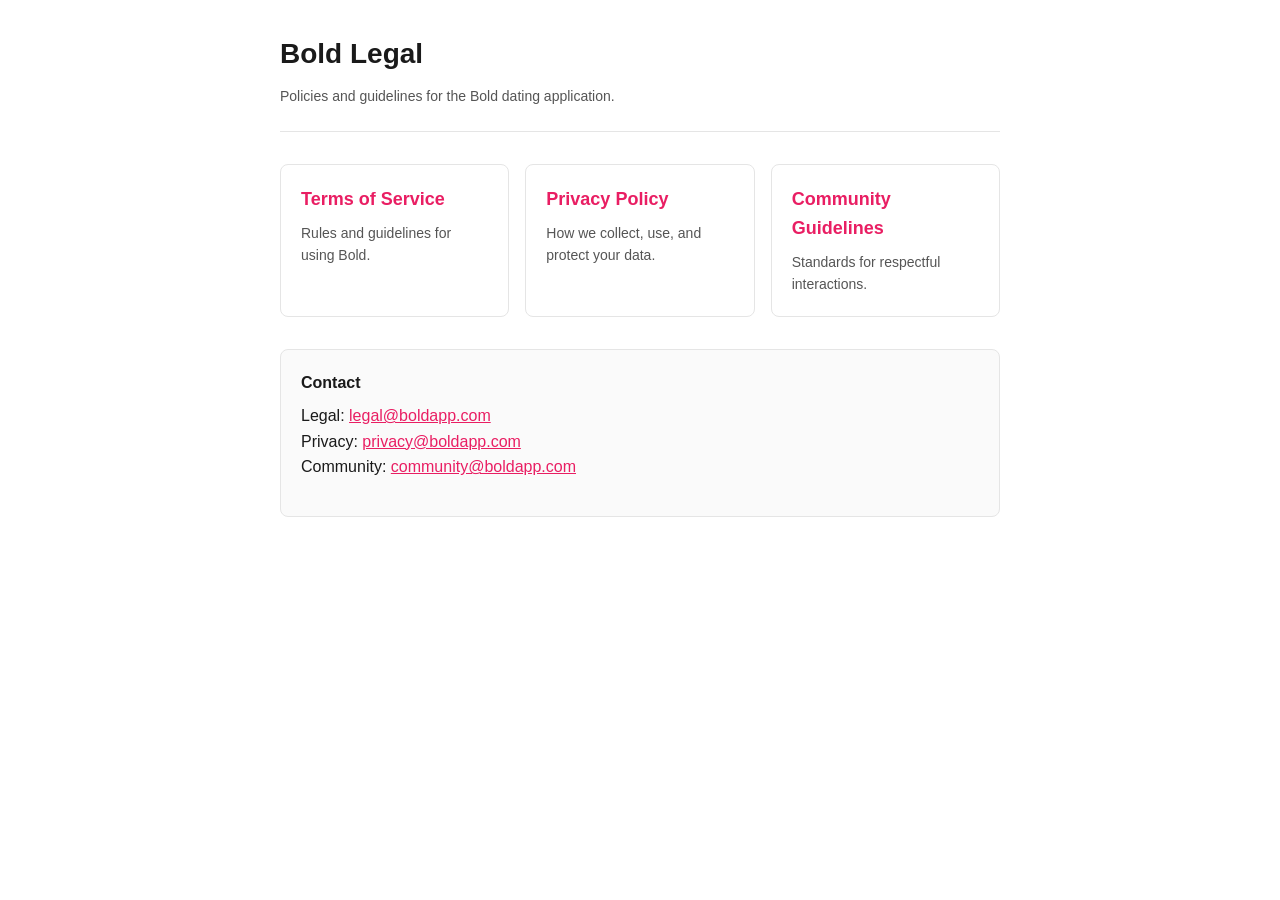
==== index.html @ d94acad7 "Add Terms, Privacy, and Community Guidelines pages Initial public legal pages for the Bold app, mirr" ====
<!doctype html>
<html lang="en">
<head>
  <meta charset="utf-8" />
  <meta name="viewport" content="width=device-width, initial-scale=1" />
  <title>Bold &mdash; Legal</title>
  <link rel="stylesheet" href="styles.css" />
</head>
<body>
  <main class="container">
    <header>
      <h1>Bold Legal</h1>
      <p class="updated">Policies and guidelines for the Bold dating application.</p>
    </header>

    <div class="doc-grid">
      <a class="doc-card" href="terms.html">
        <h2>Terms of Service</h2>
        <p>Rules and guidelines for using Bold.</p>
      </a>
      <a class="doc-card" href="privacy.html">
        <h2>Privacy Policy</h2>
        <p>How we collect, use, and protect your data.</p>
      </a>
      <a class="doc-card" href="community.html">
        <h2>Community Guidelines</h2>
        <p>Standards for respectful interactions.</p>
      </a>
    </div>

    <div class="card">
      <h3>Contact</h3>
      <p>
        Legal: <a href="mailto:legal@boldapp.com">legal@boldapp.com</a><br />
        Privacy: <a href="mailto:privacy@boldapp.com">privacy@boldapp.com</a><br />
        Community: <a href="mailto:community@boldapp.com">community@boldapp.com</a>
      </p>
    </div>
  </main>
</body>
</html>
---- styles.css ----
:root {
  --primary: #e91e63;
  --text: #1a1a1a;
  --text-secondary: #555;
  --bg: #fff;
  --border: #e5e5e5;
  --card: #fafafa;
}

* { box-sizing: border-box; }

body {
  font-family: -apple-system, BlinkMacSystemFont, "Segoe UI", Roboto, Helvetica, Arial, sans-serif;
  color: var(--text);
  background: var(--bg);
  margin: 0;
  line-height: 1.6;
  -webkit-font-smoothing: antialiased;
}

.container {
  max-width: 760px;
  margin: 0 auto;
  padding: 32px 20px 80px;
}

header {
  border-bottom: 1px solid var(--border);
  padding-bottom: 24px;
  margin-bottom: 32px;
}

header h1 {
  margin: 0 0 8px;
  font-size: 28px;
  font-weight: 700;
}

header .updated {
  color: var(--text-secondary);
  font-size: 14px;
  margin: 0;
}

nav {
  display: flex;
  gap: 16px;
  margin: 16px 0 0;
  flex-wrap: wrap;
}

nav a {
  color: var(--primary);
  text-decoration: none;
  font-size: 14px;
  font-weight: 500;
}

nav a:hover { text-decoration: underline; }

h2 {
  font-size: 20px;
  margin-top: 32px;
  margin-bottom: 12px;
}

h3 {
  font-size: 16px;
  margin-top: 24px;
  margin-bottom: 8px;
  color: var(--text-secondary);
}

p, ul, ol { margin: 0 0 16px; }

ul, ol { padding-left: 24px; }

li { margin-bottom: 4px; }

a { color: var(--primary); }

.card {
  background: var(--card);
  border: 1px solid var(--border);
  border-radius: 8px;
  padding: 20px;
  margin-top: 32px;
}

.card h3 { margin-top: 0; color: var(--text); }

.doc-grid {
  display: grid;
  grid-template-columns: 1fr;
  gap: 16px;
  margin-top: 24px;
}

@media (min-width: 600px) {
  .doc-grid { grid-template-columns: repeat(3, 1fr); }
}

.doc-card {
  display: block;
  border: 1px solid var(--border);
  border-radius: 8px;
  padding: 20px;
  text-decoration: none;
  color: var(--text);
  transition: border-color 0.15s;
}

.doc-card:hover { border-color: var(--primary); }

.doc-card h2 {
  margin: 0 0 8px;
  font-size: 18px;
  color: var(--primary);
}

.doc-card p {
  margin: 0;
  color: var(--text-secondary);
  font-size: 14px;
}
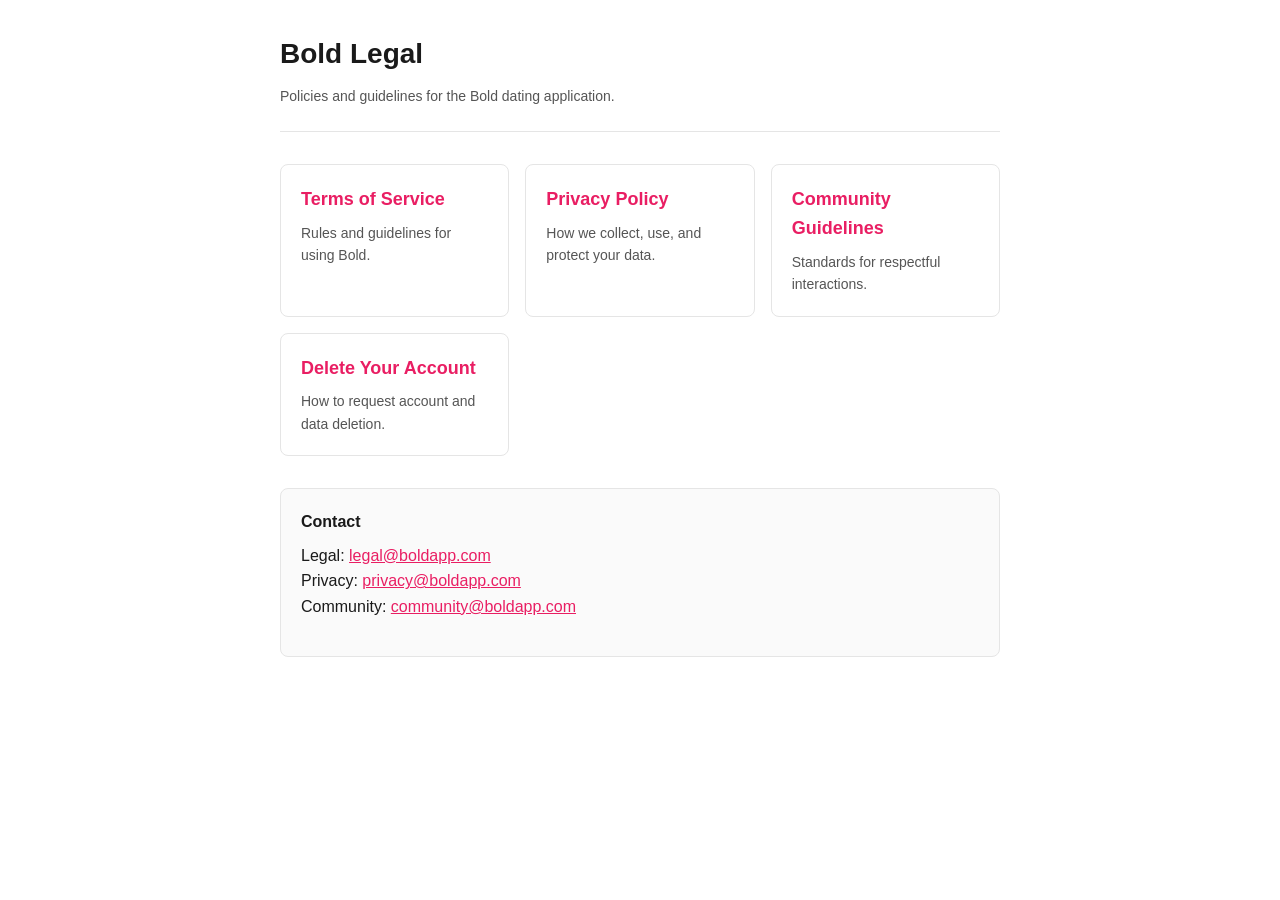
==== commit 2a71c420: "Add account deletion page for Google Play compliance Adds delete-account.html documenting in-app del" ====
--- a/index.html
+++ b/index.html
@@ -26,6 +26,10 @@
         <h2>Community Guidelines</h2>
         <p>Standards for respectful interactions.</p>
       </a>
+      <a class="doc-card" href="delete-account.html">
+        <h2>Delete Your Account</h2>
+        <p>How to request account and data deletion.</p>
+      </a>
     </div>
 
     <div class="card">
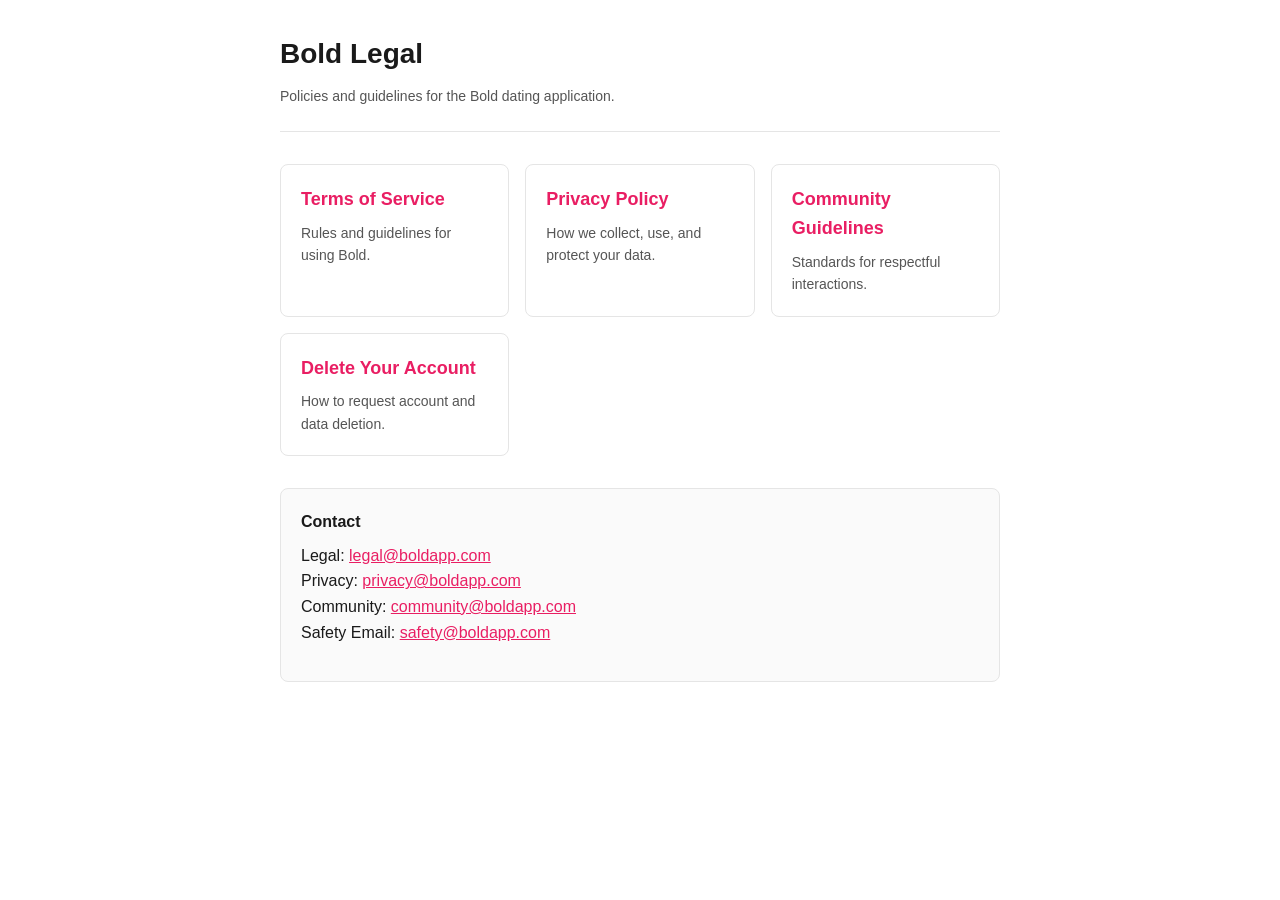
==== commit 02eb56d1: "Add Safety Email to contact section Added Safety Email contact to the footer." ====
--- a/index.html
+++ b/index.html
@@ -37,7 +37,8 @@
       <p>
         Legal: <a href="mailto:legal@boldapp.com">legal@boldapp.com</a><br />
         Privacy: <a href="mailto:privacy@boldapp.com">privacy@boldapp.com</a><br />
-        Community: <a href="mailto:community@boldapp.com">community@boldapp.com</a>
+        Community: <a href="mailto:community@boldapp.com">community@boldapp.com</a> <br />
+        Safety Email: <a href="mailto:safety@boldapp.com">safety@boldapp.com</a>
       </p>
     </div>
   </main>
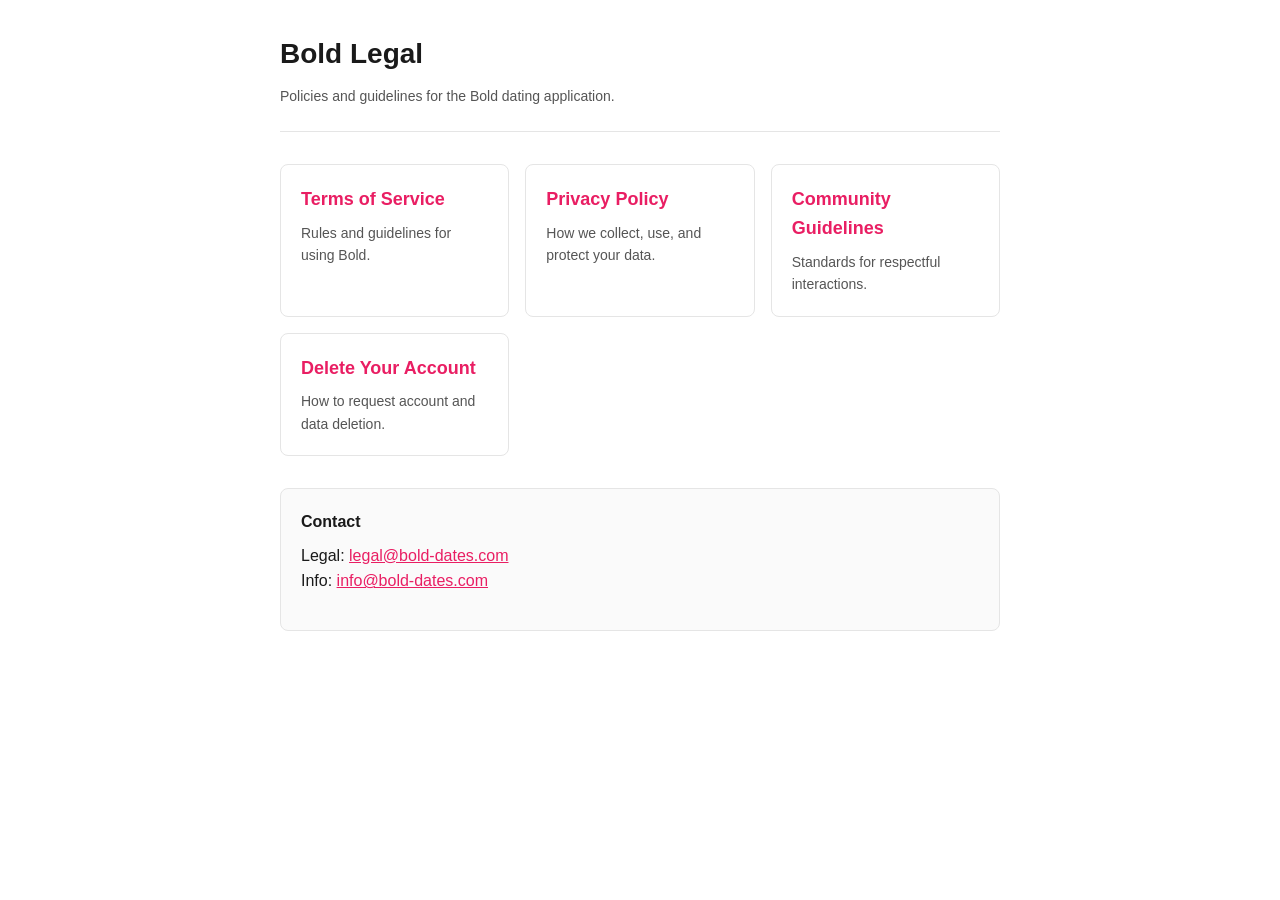
==== commit ee4634b5: "Change contact emails to bold-dates.com Updated contact email addresses in the footer." ====
--- a/index.html
+++ b/index.html
@@ -35,10 +35,8 @@
     <div class="card">
       <h3>Contact</h3>
       <p>
-        Legal: <a href="mailto:legal@boldapp.com">legal@boldapp.com</a><br />
-        Privacy: <a href="mailto:privacy@boldapp.com">privacy@boldapp.com</a><br />
-        Community: <a href="mailto:community@boldapp.com">community@boldapp.com</a> <br />
-        Safety Email: <a href="mailto:safety@boldapp.com">safety@boldapp.com</a>
+        Legal: <a href="mailto:legal@bold-dates.com">legal@bold-dates.com</a><br />
+        Info: <a href="mailto:info@bold-dates.com">info@bold-dates.com</a> <br />
       </p>
     </div>
   </main>
